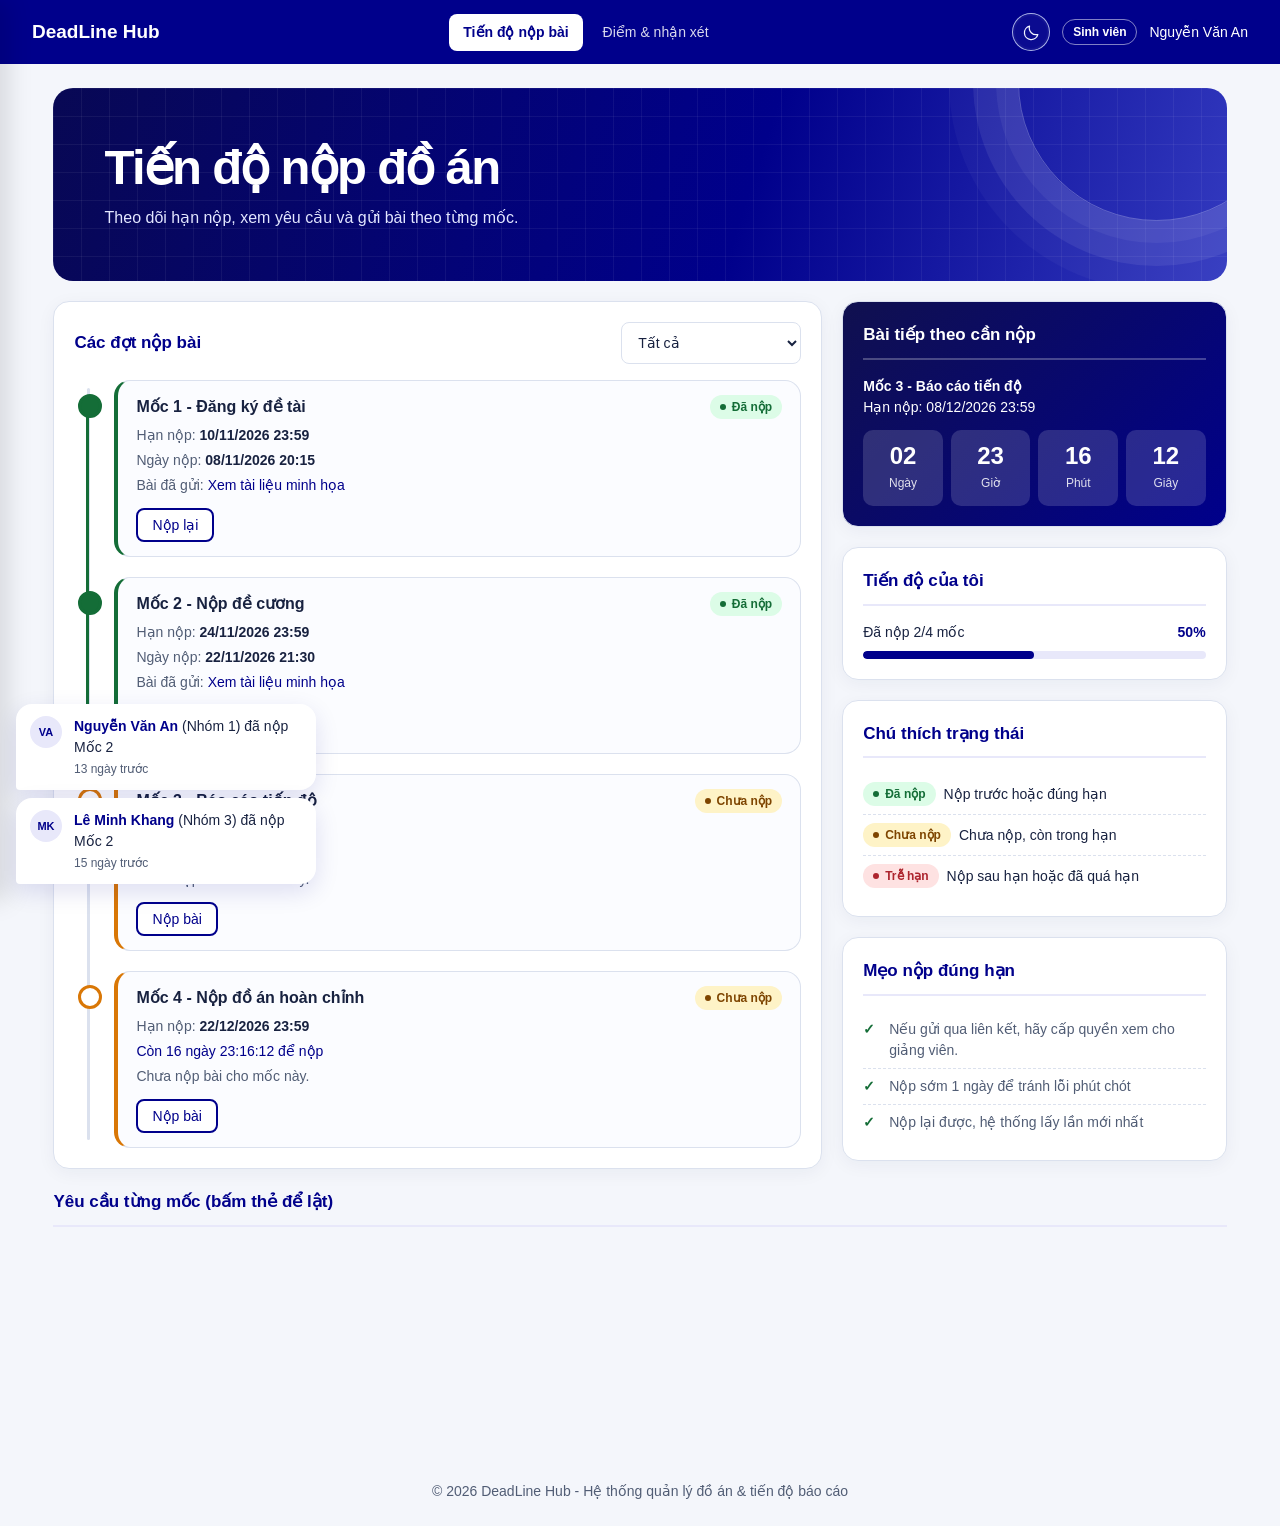
==== Trang 2/index_trang2.html @ 3207a7eb "Nộp" ====
<!DOCTYPE html>
<html lang="vi">
<head>
<meta charset="UTF-8">
<meta name="viewport" content="width=device-width, initial-scale=1.0">
<meta name="description" content="Dòng thời gian các mốc deadline báo cáo đồ án, trạng thái nộp và đồng hồ đếm ngược.">
<title>Tiến độ nộp đồ án | DeadLine Hub</title>
<meta name="color-scheme" content="light dark">
<script>
  try {
    const saved = localStorage.getItem("pm_theme");
    document.documentElement.dataset.theme = saved === "dark" || saved === "light"
      ? saved : (matchMedia("(prefers-color-scheme: dark)").matches ? "dark" : "light");
  } catch {
    document.documentElement.dataset.theme = matchMedia("(prefers-color-scheme: dark)").matches ? "dark" : "light";
  }
</script>
<link rel="stylesheet" href="style.css">
</head>
<body data-page="trang2" data-role="student">
<div class="page-loader" id="pageLoader" aria-hidden="true">
  <p class="loader-logo">DeadLine Hub</p>
  <div class="loader-dots"><i></i><i></i><i></i></div>
  <div class="loader-bar"><span></span></div>
</div>
<header class="navbar" id="navbar"></header>
<main class="main">
  <section class="page-head reveal">
    <h1 class="page-title">Tiến độ nộp đồ án</h1>
    <p class="page-desc">Theo dõi hạn nộp, xem yêu cầu và gửi bài theo từng mốc.</p>
  </section>

  <div class="layout-2-1">
    <section class="card reveal d1">
      <div class="filter-row">
        <h2 class="card-title" style="margin:0;border:0;padding:0">Các đợt nộp bài</h2>
        <select class="input" id="statusFilter" aria-label="Lọc theo trạng thái">
          <option value="all">Tất cả</option>
          <option value="done">Đã nộp</option>
          <option value="pending">Chưa nộp</option>
          <option value="late">Trễ hạn</option>
        </select>
      </div>
      <ol class="timeline" id="timeline"></ol>
    </section>
    <aside class="side">
      <section class="card countdown-card reveal d2">
        <h2 class="card-title">Bài tiếp theo cần nộp</h2>
        <p><b id="nextName"></b><br><span id="nextDate"></span></p>
        <div class="countdown" id="countdown"></div>
      </section>
      <section class="card reveal d3">
        <h2 class="card-title">Tiến độ của tôi</h2>
        <div class="progress-head"><span id="progressText"></span><b id="progressPercent"></b></div>
        <div class="progress"><div id="progressBar"></div></div>
      </section>
      <section class="card reveal d3">
        <h2 class="card-title">Chú thích trạng thái</h2>
        <ul class="note-list">
          <li><span class="badge done">Đã nộp</span> Nộp trước hoặc đúng hạn</li>
          <li><span class="badge pending">Chưa nộp</span> Chưa nộp, còn trong hạn</li>
          <li><span class="badge late">Trễ hạn</span> Nộp sau hạn hoặc đã quá hạn</li>
        </ul>
      </section>
      <section class="card reveal d3">
        <h2 class="card-title">Mẹo nộp đúng hạn</h2>
        <ul class="tip-list">
          <li>Nếu gửi qua liên kết, hãy cấp quyền xem cho giảng viên.</li>
          <li>Nộp sớm 1 ngày để tránh lỗi phút chót</li>
          <li>Nộp lại được, hệ thống lấy lần mới nhất</li>
        </ul>
      </section>
    </aside>
  </div>

  <section class="section-gap reveal">
    <h2 class="card-title">Yêu cầu từng mốc (bấm thẻ để lật)</h2>
    <div class="flip-grid" id="taskCards"></div>
  </section>
</main>
<dialog id="submitDialog" aria-labelledby="submitTitle">
  <form method="dialog" id="sendWork">
    <h2 id="submitTitle">Nộp bài</h2>
    <label for="workUrl">Liên kết bài làm</label>
    <input class="input" id="workUrl" type="url" placeholder="https://..." required>
    <p>Gửi liên kết đến tài liệu, thư mục hoặc sản phẩm. Hãy bật quyền xem cho giảng viên.</p>
    <div class="tl-actions"><button class="btn btn-outline" type="button" id="cancelWork">Hủy</button>
    <button class="btn btn-primary" type="submit">Xác nhận nộp</button></div>
  </form>
</dialog>
<footer class="footer">© 2026 DeadLine Hub - Hệ thống quản lý đồ án &amp; tiến độ báo cáo</footer>
<script src="script.js"></script>
</body>
</html>
---- Trang 2/style.css ----
/* ===== 1. DESIGN SYSTEM ===== */
:root {
  --primary: #00008B;
  --primary-hover: #000066;
  --primary-light: #E8E8FA;
  --success: #16A34A;
  --success-bg: #DCFCE7;
  --warning: #D97706;
  --warning-bg: #FEF3C7;
  --danger: #DC2626;
  --danger-bg: #FEE2E2;
  --bg: #F3F5FB;
  --card: #FFFFFF;
  --text: #1F2937;
  --text-sub: #6B7280;
  --border: #E5E7EB;

  --space-1: 4px;
  --space-2: 8px;
  --space-3: 12px;
  --space-4: 16px;
  --space-5: 20px;
  --space-6: 24px;
  --space-8: 32px;

  --fs-xs: 12px;
  --fs-sm: 13px;
  --fs-base: 15px;
  --fs-md: 17px;
  --fs-lg: 24px;
  --fs-xl: 26px;

  --radius: 12px;
  --radius-sm: 8px;
  --shadow: 0 1px 4px rgba(0, 0, 0, 0.06);
  --shadow-hover: 0 8px 24px rgba(0, 0, 139, 0.12);
  --speed: 0.25s;
}

/* ===== 2. RESET + BOX MODEL ===== */
* { margin: 0; padding: 0; box-sizing: border-box; }
html { scroll-behavior: smooth; }
body {
  font-family: "Be Vietnam Pro", "Segoe UI", Arial, sans-serif;
  background: var(--bg);
  color: var(--text);
  font-size: var(--fs-base);
  line-height: 1.5;
  overflow-x: hidden;
}
a { color: var(--primary); text-decoration: none; }
ul, ol { list-style: none; }
button, input, select, textarea { font-family: inherit; font-size: 14px; }
img { max-width: 100%; display: block; }
[hidden] { display: none !important; }

/* ===== 3. PAGE LOADER ===== */
.page-loader {
  position: fixed;
  inset: 0;
  z-index: 100;
  background: var(--primary);
  color: #fff;
  display: flex;
  flex-direction: column;
  align-items: center;
  justify-content: center;
  gap: var(--space-5);
  transition: opacity 0.4s, visibility 0.4s;
}
.page-loader.hide { opacity: 0; visibility: hidden; }
.loader-logo { font-size: var(--fs-lg); font-weight: 700; letter-spacing: 1px; animation: pulse 1.2s ease-in-out infinite; }
.loader-bar { width: 200px; height: 4px; background: rgba(255, 255, 255, 0.2); border-radius: 4px; overflow: hidden; }
.loader-bar span { display: block; width: 40%; height: 100%; background: #fff; border-radius: 4px; animation: loading 1s ease-in-out infinite; }
.loader-dots { display: flex; gap: var(--space-2); }
.loader-dots i { width: 10px; height: 10px; border-radius: 50%; background: #fff; animation: bounce 0.9s ease-in-out infinite; }
.loader-dots i:nth-child(2) { animation-delay: 0.15s; }
.loader-dots i:nth-child(3) { animation-delay: 0.3s; }

/* ===== 4. NAVBAR + HAMBURGER ===== */
.navbar {
  position: sticky;
  top: 0;
  z-index: 20;
  height: 64px;
  padding: 0 var(--space-4);
  background: var(--primary);
  color: #fff;
  display: flex;
  align-items: center;
  justify-content: space-between;
  gap: var(--space-4);
}
.logo { color: #fff; font-size: 19px; font-weight: 700; white-space: nowrap; }
.nav-links { display: none; gap: 6px; }
.nav-links a {
  color: #fff;
  padding: 8px 14px;
  border-radius: var(--radius-sm);
  font-size: 14px;
  opacity: 0.85;
  transition: background var(--speed), opacity var(--speed);
}
.nav-links a:hover { background: rgba(255, 255, 255, 0.18); opacity: 1; transform: translateY(-1px); }
.nav-links a.active { background: #fff; color: var(--primary); font-weight: 600; opacity: 1; }
.user-box { display: none; align-items: center; gap: var(--space-3); font-size: 14px; }
.role-tag { border: 1px solid rgba(255, 255, 255, 0.5); padding: 3px 10px; border-radius: 20px; font-size: var(--fs-xs); font-weight: 600; }
.logout { color: #fff; border: 1px solid rgba(255, 255, 255, 0.5); padding: 6px 12px; border-radius: var(--radius-sm); transition: background var(--speed), color var(--speed); }
.logout:hover { background: #fff; color: var(--primary); }

.hamburger {
  width: 44px;
  height: 44px;
  border: none;
  border-radius: var(--radius-sm);
  background: rgba(255, 255, 255, 0.12);
  display: flex;
  flex-direction: column;
  align-items: center;
  justify-content: center;
  gap: 5px;
  cursor: pointer;
}
.hamburger span { width: 22px; height: 2px; background: #fff; border-radius: 2px; transition: transform 0.3s, opacity 0.3s; }
.hamburger.open span:nth-child(1) { transform: translateY(7px) rotate(45deg); }
.hamburger.open span:nth-child(2) { opacity: 0; }
.hamburger.open span:nth-child(3) { transform: translateY(-7px) rotate(-45deg); }

.mobile-menu {
  position: fixed;
  top: 0;
  left: 0;
  z-index: 40;
  width: 280px;
  max-width: 82vw;
  height: 100vh;
  padding: var(--space-6);
  background: var(--card);
  box-shadow: 8px 0 24px rgba(0, 0, 0, 0.12);
  display: flex;
  flex-direction: column;
  gap: var(--space-5);
  transform: translateX(-100%);
  transition: transform 0.3s ease;
}
.mobile-menu.open { transform: translateX(0); }
.mobile-user { display: flex; align-items: center; gap: var(--space-3); padding-bottom: var(--space-4); border-bottom: 1px solid var(--border); }
.mobile-user p { font-size: var(--fs-sm); color: var(--text-sub); }
.mobile-menu nav { display: flex; flex-direction: column; gap: var(--space-1); }
.mobile-menu nav a { padding: 12px 14px; border-radius: var(--radius-sm); color: var(--text); font-weight: 500; transition: background var(--speed), transform var(--speed), padding-left var(--speed); }
.mobile-menu nav a:hover { background: var(--primary-light); padding-left: 20px; }
.mobile-menu.open nav a, .mobile-menu.open .mobile-user, .mobile-menu.open > .btn { animation: menuItemIn 0.4s ease both; }
.mobile-menu.open .mobile-user { animation-delay: 0.05s; }
.mobile-menu.open nav a:nth-child(1) { animation-delay: 0.1s; }
.mobile-menu.open nav a:nth-child(2) { animation-delay: 0.16s; }
.mobile-menu.open nav a:nth-child(3) { animation-delay: 0.22s; }
.mobile-menu.open nav a:nth-child(4) { animation-delay: 0.28s; }
.mobile-menu.open > .btn { animation-delay: 0.34s; }
.mobile-menu nav a.active { background: var(--primary); color: #fff; }
.menu-overlay { position: fixed; inset: 0; z-index: 30; background: rgba(0, 0, 0, 0.4); opacity: 0; visibility: hidden; transition: opacity 0.3s, visibility 0.3s; }
.menu-overlay.show { opacity: 1; visibility: visible; }

/* ===== 5. KHUNG TRANG ===== */
.main { max-width: 1280px; margin: var(--space-6) auto; padding: 0 var(--space-3); }
.page-head { margin-bottom: var(--space-5); }
.page-title { font-size: var(--fs-lg); font-weight: 700; color: var(--primary); margin-bottom: var(--space-1); }
.page-desc { font-size: 14px; color: var(--text-sub); }
.footer { text-align: center; color: var(--text-sub); font-size: var(--fs-sm); padding: var(--space-6); }

.card {
  background: var(--card);
  border-radius: var(--radius);
  padding: var(--space-5);
  margin-bottom: var(--space-5);
  box-shadow: var(--shadow);
}
.card-title {
  font-size: var(--fs-md);
  font-weight: 600;
  color: var(--primary);
  margin-bottom: var(--space-4);
  padding-bottom: 10px;
  border-bottom: 2px solid var(--primary-light);
}
.card-hover { transition: transform var(--speed), box-shadow var(--speed); }
.card-hover:hover { transform: translateY(-4px); box-shadow: var(--shadow-hover); }

.grid-2 { display: grid; grid-template-columns: 1fr; gap: var(--space-5); }
.grid-2 > .card { margin-bottom: 0; }
.grid-2 + * { margin-top: var(--space-5); }
.empty { text-align: center; color: var(--text-sub); padding: var(--space-6); font-size: 14px; }
.small { font-size: var(--fs-sm); color: var(--text-sub); }

/* ===== 6. NÚT, Ô NHẬP, THÔNG BÁO ===== */
.btn {
  display: inline-flex;
  align-items: center;
  justify-content: center;
  gap: var(--space-2);
  height: 40px;
  padding: 10px 18px;
  border-radius: var(--radius-sm);
  font-size: 14px;
  font-weight: 500;
  cursor: pointer;
  border: 2px solid var(--primary);
  transition: background var(--speed), color var(--speed), transform var(--speed);
}
.btn:hover { transform: translateY(-1px); }
.btn:active { transform: scale(0.97); }
.btn-primary { background: var(--primary); color: #fff; }
.btn-primary:hover { background: var(--primary-hover); border-color: var(--primary-hover); }
.btn-outline { background: #fff; color: var(--primary); }
.btn-outline:hover { background: var(--primary-light); }
.btn:disabled { opacity: 0.5; cursor: not-allowed; transform: none; }
.btn-block { width: 100%; }

.field { margin-bottom: var(--space-4); }
.field label { display: block; font-size: 14px; font-weight: 500; margin-bottom: 6px; }
.field label .req { color: var(--danger); }
.input {
  width: 100%;
  height: 42px;
  padding: 10px 12px;
  border: 1px solid var(--border);
  border-radius: var(--radius-sm);
  background: #fff;
  color: var(--text);
  transition: border-color var(--speed), box-shadow var(--speed);
}
textarea.input { height: 100px; resize: vertical; }
.input:focus { outline: none; border-color: var(--primary); box-shadow: 0 0 0 2px var(--primary-light); }
.input.invalid { border-color: var(--danger); }
.error-msg { font-size: var(--fs-sm); color: var(--danger); margin-top: var(--space-1); min-height: 18px; }
.counter { font-size: var(--fs-xs); color: var(--text-sub); text-align: right; margin-top: var(--space-1); }

.toast {
  position: fixed;
  right: var(--space-5);
  bottom: var(--space-5);
  z-index: 60;
  padding: 12px 16px;
  border-radius: var(--radius-sm);
  background: var(--success);
  color: #fff;
  font-size: 14px;
  box-shadow: var(--shadow-hover);
  animation: slideIn 0.3s ease;
}
.toast.error { background: var(--danger); }
.toast.hide { opacity: 0; transform: translateY(10px); transition: opacity 0.3s, transform 0.3s; }

/* ===== 7. BONG BÓNG THÔNG BÁO ===== */
.notify-stack {
  position: fixed;
  left: var(--space-4);
  bottom: var(--space-4);
  z-index: 50;
  display: flex;
  flex-direction: column;
  gap: var(--space-2);
  width: 300px;
  max-width: calc(100% - 32px);
  pointer-events: none;
}
.bubble {
  display: flex;
  align-items: flex-start;
  gap: var(--space-3);
  padding: 12px 14px;
  background: var(--card);
  border-radius: 16px 16px 16px 4px;
  box-shadow: var(--shadow-hover);
  font-size: var(--fs-sm);
  pointer-events: auto;
  animation: bubbleIn 0.4s ease;
}
.bubble.out { animation: bubbleOut 0.4s ease forwards; }
.bubble .avatar { width: 32px; height: 32px; font-size: 11px; }
.bubble b { color: var(--primary); }
.bubble .time { display: block; font-size: var(--fs-xs); color: var(--text-sub); margin-top: 2px; }

/* ===== 8. BADGE, AVATAR, TAG, PROGRESS ===== */
.badge {
  display: inline-flex;
  align-items: center;
  gap: 6px;
  padding: 3px 10px;
  border-radius: 20px;
  font-size: var(--fs-xs);
  font-weight: 600;
  white-space: nowrap;
}
.badge::before { content: ""; width: 6px; height: 6px; border-radius: 50%; background: currentColor; }
.badge.done { background: var(--success-bg); color: var(--success); }
.badge.pending { background: var(--warning-bg); color: var(--warning); }
.badge.late { background: var(--danger-bg); color: var(--danger); }
.badge.late::before { animation: pulse 1.5s ease-in-out infinite; }
.badge.info { background: var(--primary-light); color: var(--primary); }

.avatar {
  width: 40px;
  height: 40px;
  border-radius: 50%;
  background: var(--primary-light);
  color: var(--primary);
  font-size: 14px;
  font-weight: 700;
  display: flex;
  align-items: center;
  justify-content: center;
  flex-shrink: 0;
}
.avatar.big { width: 80px; height: 80px; font-size: 26px; }
.tag { display: inline-block; background: var(--primary-light); color: var(--primary); padding: 3px 10px; border-radius: 20px; font-size: var(--fs-xs); font-weight: 600; }
.progress { height: 8px; background: var(--primary-light); border-radius: 10px; overflow: hidden; }
.progress div { height: 100%; background: var(--primary); border-radius: 10px; transform-origin: left; animation: grow 0.8s ease; }

.score { display: inline-block; min-width: 44px; padding: 3px 8px; border-radius: 8px; text-align: center; font-weight: 700; }
.score.high { background: var(--success-bg); color: var(--success); }
.score.mid { background: var(--primary-light); color: var(--primary); }
.score.low { background: var(--danger-bg); color: var(--danger); }
.score.none { color: var(--text-sub); font-weight: 400; }

/* ===== 9. THẺ THỐNG KÊ ===== */
.stats { display: grid; grid-template-columns: 1fr; gap: var(--space-4); margin-bottom: var(--space-5); }
.stat-card { background: var(--card); border-radius: var(--radius); padding: 18px; box-shadow: var(--shadow); border-left: 4px solid var(--primary); }
.stat-card p { font-size: var(--fs-sm); color: var(--text-sub); }
.stat-card h3 { font-size: var(--fs-xl); font-weight: 700; color: var(--primary); }
.stat-card.red { border-left-color: var(--danger); }
.stat-card.red h3 { color: var(--danger); }
.stat-card.green { border-left-color: var(--success); }
.stat-card.green h3 { color: var(--success); }

/* ===== 10. BẢNG ===== */
.table-wrap { overflow-x: auto; }
table { width: 100%; border-collapse: collapse; font-size: 14px; }
th { background: var(--primary); color: #fff; font-weight: 500; text-align: left; padding: 12px; white-space: nowrap; }
th:first-child { border-radius: var(--radius-sm) 0 0 var(--radius-sm); }
th:last-child { border-radius: 0 var(--radius-sm) var(--radius-sm) 0; }
td { padding: 12px; border-bottom: 1px solid var(--border); vertical-align: top; }
tbody tr { transition: background var(--speed); }
tbody tr:hover { background: var(--primary-light); }
td a { word-break: break-all; }

/* ===== 11. ĐẾM NGƯỢC ===== */
.countdown { display: flex; gap: var(--space-2); }
.cd-box {
  flex: 1;
  min-width: 64px;
  padding: 12px 4px;
  border-radius: 10px;
  background: var(--primary);
  color: #fff;
  text-align: center;
}
.cd-box b { display: block; font-size: 24px; font-weight: 700; line-height: 1.2; }
.cd-box span { font-size: var(--fs-xs); opacity: 0.85; }
.countdown-over { color: var(--danger); font-weight: 600; padding: var(--space-3) 0; }

/* ===== 12. TIMELINE (yêu cầu đề: ::before, ::after) ===== */
.timeline { position: relative; padding-left: 40px; }
.timeline::before {
  content: "";
  position: absolute;
  left: 13px;
  top: 8px;
  bottom: 8px;
  width: 3px;
  border-radius: 3px;
  background: var(--border);
}
.tl-item { position: relative; padding-bottom: var(--space-5); }
.tl-item:last-child { padding-bottom: 0; }
.tl-item::before {
  content: "";
  position: absolute;
  left: -36px;
  top: 14px;
  z-index: 2;
  width: 18px;
  height: 18px;
  border-radius: 50%;
  background: #fff;
  border: 3px solid var(--border);
}
.tl-item::after {
  content: "";
  position: absolute;
  left: -28px;
  top: 32px;
  z-index: 1;
  width: 3px;
  height: calc(100% - 14px);
}
.tl-item:last-child::after { display: none; }
.tl-item.done::before { background: var(--success); border-color: var(--success); }
.tl-item.done::after { background: var(--success); }
.tl-item.late::before { background: var(--danger); border-color: var(--danger); }
.tl-item.late::after { background: var(--danger); }
.tl-item.pending::before { border-color: var(--warning); }
.tl-box {
  background: var(--bg);
  border-radius: var(--radius);
  padding: 14px 18px;
  border-left: 4px solid var(--border);
  transition: transform var(--speed), box-shadow var(--speed), background var(--speed);
}
.tl-box:hover { transform: translateX(4px); background: #fff; box-shadow: var(--shadow-hover); }
.tl-item.done .tl-box { border-left-color: var(--success); }
.tl-item.late .tl-box { border-left-color: var(--danger); }
.tl-item.pending .tl-box { border-left-color: var(--warning); }
.tl-head { display: flex; justify-content: space-between; align-items: flex-start; gap: var(--space-3); margin-bottom: 6px; }
.tl-head h3 { font-size: var(--fs-base); }
.tl-box p { font-size: var(--fs-sm); color: var(--text-sub); margin-top: var(--space-1); word-break: break-all; }
.tl-box p b { color: var(--text); }
.tl-actions { margin-top: var(--space-3); }
.tl-actions .btn { height: 34px; padding: 6px 14px; font-size: var(--fs-sm); }
.url-ok, .url-bad { margin-left: 6px; font-size: var(--fs-xs); font-weight: 600; }
.url-ok { color: var(--success); }
.url-bad { color: var(--danger); }

/* ===== 13. LẬT THẺ (FLIP CARD) ===== */
.flip-grid { display: grid; grid-template-columns: 1fr; gap: var(--space-4); }
.flip-card { perspective: 1000px; min-height: 190px; cursor: pointer; }
.flip-card:focus-visible { outline: 3px solid var(--primary); outline-offset: 3px; border-radius: var(--radius); }
.flip-inner {
  position: relative;
  width: 100%;
  min-height: 190px;
  transition: transform 0.6s ease;
  transform-style: preserve-3d;
}
.flip-card.flipped .flip-inner { transform: rotateY(180deg); }
.flip-front, .flip-back {
  position: absolute;
  inset: 0;
  padding: var(--space-5);
  border-radius: var(--radius);
  backface-visibility: hidden;
  -webkit-backface-visibility: hidden;
  display: flex;
  flex-direction: column;
  gap: var(--space-2);
}
.flip-front { background: var(--card); border: 1px solid var(--border); box-shadow: var(--shadow); }
.flip-back { background: var(--primary); color: #fff; transform: rotateY(180deg); overflow: auto; }
.flip-back li { font-size: var(--fs-sm); padding-left: 14px; position: relative; margin-top: 4px; }
.flip-back li::before { content: ""; position: absolute; left: 0; top: 8px; width: 6px; height: 6px; border-radius: 50%; background: #fff; }
.flip-hint { margin-top: auto; font-size: var(--fs-xs); color: var(--text-sub); }
.flip-back .flip-hint { color: rgba(255, 255, 255, 0.75); }
.flip-label { font-size: var(--fs-xs); font-weight: 600; letter-spacing: 1px; color: var(--text-sub); }
.flip-back .flip-label { color: rgba(255, 255, 255, 0.75); }

/* ===== 14. TAB ===== */
.tabs { display: flex; gap: var(--space-1); padding: 6px; background: var(--card); border-radius: 14px; box-shadow: var(--shadow); margin-bottom: var(--space-5); overflow-x: auto; }
.tab {
  flex: 1;
  border: none;
  background: none;
  padding: 10px 20px;
  border-radius: 10px;
  font-size: 14px;
  font-weight: 600;
  color: var(--text-sub);
  white-space: nowrap;
  cursor: pointer;
  transition: background var(--speed), color var(--speed);
}
.tab:hover { background: var(--primary-light); color: var(--primary); }
.tab.active { background: var(--primary); color: #fff; }
.tab-panel { display: none; }
.tab-panel.active { display: block; animation: fadeUp 0.35s ease; }

/* ===== 15. HIỆU ỨNG XUẤT HIỆN ===== */
.reveal { animation: fadeUp 0.5s ease both; }
.d1 { animation-delay: 0.1s; }
.d2 { animation-delay: 0.2s; }
.d3 { animation-delay: 0.3s; }
/* Khi có JS: hiện dần khi cuộn tới */
.scroll-on .reveal { opacity: 0; transform: translateY(24px); animation: none; transition: opacity 0.6s ease, transform 0.6s ease; }
.scroll-on .reveal.in-view { opacity: 1; transform: none; }
.scroll-on .reveal.d1 { transition-delay: 0.08s; }
.scroll-on .reveal.d2 { transition-delay: 0.16s; }
.scroll-on .reveal.d3 { transition-delay: 0.24s; }

@keyframes fadeUp { from { opacity: 0; transform: translateY(12px); } to { opacity: 1; transform: none; } }
@keyframes slideIn { from { opacity: 0; transform: translateY(20px); } to { opacity: 1; transform: none; } }
@keyframes bubbleIn { from { opacity: 0; transform: translateX(-30px) scale(0.9); } to { opacity: 1; transform: none; } }
@keyframes bubbleOut { to { opacity: 0; transform: translateX(-30px) scale(0.9); } }
@keyframes pulse { 0%, 100% { opacity: 1; transform: scale(1); } 50% { opacity: 0.5; transform: scale(0.85); } }
@keyframes loading { from { transform: translateX(-100%); } to { transform: translateX(250%); } }
@keyframes bounce { 0%, 100% { transform: translateY(0); } 50% { transform: translateY(-10px); } }
@keyframes grow { from { transform: scaleX(0); } to { transform: scaleX(1); } }
@keyframes growUp { from { transform: scaleY(0); } to { transform: scaleY(1); } }
@keyframes menuItemIn { from { opacity: 0; transform: translateX(-24px); } to { opacity: 1; transform: none; } }
@keyframes popIn { from { opacity: 0; transform: scale(0.8) rotate(-20deg); } to { opacity: 1; transform: none; } }

@media (prefers-reduced-motion: reduce) {
  *, *::before, *::after { animation-duration: 0.01ms !important; animation-iteration-count: 1 !important; transition-duration: 0.01ms !important; }
}

/* ===== 16. RESPONSIVE (MOBILE FIRST) ===== */
@media (min-width: 600px) {
  .main { padding: 0 var(--space-6); }
  .stats { grid-template-columns: repeat(2, 1fr); }
  .flip-grid { grid-template-columns: repeat(2, 1fr); }
}
@media (min-width: 1100px) {
  .navbar { padding: 0 var(--space-8); }
  .nav-links, .user-box { display: flex; }
  .hamburger { display: none; }
  .stats { grid-template-columns: repeat(4, 1fr); }
  .flip-grid { grid-template-columns: repeat(4, 1fr); }
  .grid-2 { grid-template-columns: 1fr 1fr; }
}

/* danh sách chú thích, mẹo, bước, tiêu chí (lấp chỗ trống) */
.note-list li { display: flex; align-items: center; gap: var(--space-2); padding: 8px 0; font-size: 14px; border-bottom: 1px dashed var(--border); }
.note-list li:last-child { border-bottom: none; }
.tip-list li, .step-list li { position: relative; padding: 7px 0 7px 26px; font-size: 14px; color: var(--text-sub); border-bottom: 1px dashed var(--border); }
.tip-list li:last-child, .step-list li:last-child { border-bottom: none; }
.tip-list li::before { content: "✓"; position: absolute; left: 0; top: 7px; color: var(--success); font-weight: 700; }
.step-list { counter-reset: step; }
.step-list li { counter-increment: step; }
.step-list li::before { content: counter(step); position: absolute; left: 0; top: 7px; width: 18px; height: 18px; background: var(--primary); color: #fff; border-radius: 50%; font-size: 11px; font-weight: 700; display: flex; align-items: center; justify-content: center; }
.rubric { display: grid; grid-template-columns: 1fr; gap: var(--space-3); }
.rubric-item { background: var(--bg); border-radius: var(--radius-sm); padding: 14px; border-left: 4px solid var(--primary); }
.rubric-item b { color: var(--primary); }
.rubric-item p { font-size: 14px; color: var(--text-sub); margin-top: 4px; }
@media (min-width: 600px) { .rubric { grid-template-columns: repeat(2, 1fr); } }
@media (min-width: 1100px) { .rubric { grid-template-columns: repeat(4, 1fr); } }

/* ===== TRANG 2 - TIMELINE ===== */
.layout-2-1 { display: grid; grid-template-columns: 1fr; gap: var(--space-5); align-items: start; }
.layout-2-1 .card { margin-bottom: 0; }
.side { display: flex; flex-direction: column; gap: var(--space-5); }
.filter-row { display: flex; justify-content: space-between; align-items: center; gap: var(--space-3); margin-bottom: var(--space-4); }
.filter-row .input { width: 180px; }
.countdown-card { background: var(--primary); color: #fff; }
.countdown-card .card-title { color: #fff; border-bottom-color: rgba(255, 255, 255, 0.25); }
.countdown-card .cd-box { background: rgba(255, 255, 255, 0.15); }
.countdown-card p { font-size: 14px; margin-bottom: var(--space-3); }
.progress-head { display: flex; justify-content: space-between; margin-bottom: var(--space-2); font-size: 14px; }
.progress-head b { color: var(--primary); }
.section-gap { margin-top: var(--space-5); }

@media (min-width: 1100px) {
  .layout-2-1 { grid-template-columns: 2fr 1fr; }
  .side { position: sticky; top: 88px; }
}


/* Bố cục dành cho hai trang sinh viên */
:root { --fs-base:16px; --fs-sm:14px; --bg:#f4f6fb; --text:#182240; --text-sub:#515d75; --radius:16px; --border:#dbe1ee; --shadow:0 4px 18px rgba(22,35,86,.05); }
body { font-family:"Segoe UI", Arial, sans-serif; }
.main { max-width:1250px; padding-inline:clamp(14px,3vw,42px); }
.page-head { isolation:isolate; position:relative; overflow:hidden; border-radius:20px; background:linear-gradient(108deg,#080854,#00008B 59%,#333ac0); padding:clamp(24px,4vw,52px); color:white; }
.page-head::before { content:""; position:absolute; inset:0; z-index:-2; background-image:linear-gradient(#ffffff0e 1px,transparent 1px), linear-gradient(90deg,#ffffff0e 1px,transparent 1px); background-size:28px 28px; }
.page-head::after { content:""; position:absolute; z-index:-1; right:-68px; top:-144px; width:275px; height:275px; border:1px solid #ffffff45; border-radius:50%; box-shadow:0 0 0 22px #ffffff0d,0 0 0 45px #ffffff12,0 0 0 69px #ffffff08; }
.page-title { color:white; font-size:clamp(30px,4vw,49px); letter-spacing:-.035em; line-height:1.18; }
.page-desc { color:#e3e7ff; margin-top:9px; font-size:16px; }
.card,.stat-card { border:1px solid var(--border); }
.card-title { font-weight:700; }
.card.countdown-card { background:linear-gradient(135deg,#10104f,#00008B); }
.cd-box b,.stat-card h3 { font-variant-numeric:tabular-nums; }
.tl-box { border:1px solid var(--border); border-left-width:4px; background:#fbfcff; }
.tl-box a { overflow-wrap:anywhere; }
.flip-front { background:linear-gradient(140deg,#fff 70%,#eef0fc); }
.flip-hint { font-size:13px; }
.badge.pending { color:#7e4500; }
.layout-2-1 > *, .table-wrap { min-width:0; }
.notify-stack { pointer-events:none; }
:focus-visible { outline:3px solid #5274ee; outline-offset:3px; }
@media(max-width:640px){
  .tl-head,.filter-row { flex-wrap:wrap; }
  .timeline { padding-left:32px; }
  .timeline::before { left:5px; }
  .tl-box { padding:13px; }
  .card { padding:16px; }
  .side { position:static; }
  .notify-stack { display:none; }
}
@media(prefers-reduced-motion:reduce){
  *,*::before,*::after { scroll-behavior:auto!important; animation-duration:.01ms!important; transition-duration:.01ms!important; }
}

dialog { margin:auto; width:min(92%,460px); border:0; border-radius:16px; padding:26px; color:var(--text); }
dialog::backdrop { background:#171b3ba8; }
dialog form { display:grid; gap:12px; }
dialog h2 { font-size:21px; color:var(--primary); }
dialog label { font-weight:600; }
dialog p { color:var(--text-sub); font-size:14px; }

:root {color-scheme: light; --success:#146d37; --danger:#ad252e}
.theme-toggle {display:inline-flex;gap:6px;align-items:center;white-space:nowrap;min-height:40px;padding:6px 10px;border-radius:9px;background:transparent;border:1px solid #ffffff80;color:white;cursor:pointer}
.theme-toggle[aria-pressed="true"] {background:#e0e7ff;color:#19255e}
@media(max-width:1099px){.theme-toggle{margin-left:auto}.navbar{gap:8px}}

.tl-box .deadline-state {color:var(--primary);font-variant-numeric:tabular-nums;word-break:normal}
.tl-item.late .deadline-state {color:var(--danger)}

/* Nút chuyển giao diện trong cụm thông tin tài khoản */
.nav-actions {display:flex;align-items:center;gap:12px}
.navbar .theme-toggle {width:42px;height:42px;min-height:42px;padding:0;margin:0;flex-shrink:0;display:grid;place-items:center;border:1px solid #ffffff57;border-radius:50%;background:#ffffff29;color:white;font:22px/1 "Segoe UI Symbol",sans-serif}
.navbar .theme-toggle:hover {background:#ffffff40}
.theme-toggle .theme-sun,.theme-toggle[aria-pressed="true"] .theme-moon {display:none}
.theme-toggle[aria-pressed="true"] .theme-sun {display:inline}
.navbar .theme-toggle:focus-visible {outline:2px solid white;outline-offset:3px}
@media(max-width:1099px){.nav-actions{gap:5px}}

/* Phản hồi khi rê chuột trên thanh điều hướng */
@keyframes navLift {
  0% { transform:translateY(0); }
  65% { transform:translateY(-3px); }
  100% { transform:translateY(-2px); }
}
@media (hover:hover) and (pointer:fine) {
  .navbar :is(.nav-links a,.theme-toggle,.logout,.hamburger) {
    transition:transform .18s ease-out,box-shadow .18s ease-out,background-color .18s ease-out;
  }
  .navbar :is(.nav-links a,.theme-toggle,.logout,.hamburger):hover {
    animation:navLift .24s ease-out both;
    box-shadow:0 0 0 1px rgb(222 234 255 / .26),0 2px 11px rgb(198 218 255 / .21);
  }
}
.navbar :is(.nav-links a,.theme-toggle,.logout,.hamburger):focus-visible {
  outline:2px solid #fff;outline-offset:3px;
}
@media (prefers-reduced-motion:reduce) {
  .navbar :is(.nav-links a,.theme-toggle,.logout,.hamburger):hover {
    animation:none;transform:none;
  }
}

/* Nút trăng/mặt trời dạng viền mảnh theo thanh menu mẫu */
.navbar .theme-toggle {
  width:38px;height:38px;min-height:38px;
  background:rgb(255 255 255 / .045);color:#f3f5ff;
  border:1px solid rgb(216 227 255 / .78);
  box-shadow:inset 0 0 0 2px rgb(255 255 255 / .035);
}
.navbar .theme-toggle[aria-pressed="true"] {
  background:#202345;color:#fff;border-color:var(--text-sub);
}
.theme-toggle svg {width:19px;height:19px;stroke:currentColor;stroke-width:1.55;fill:none;stroke-linecap:round;stroke-linejoin:round}
@media(hover:hover) and (pointer:fine){
  .navbar .theme-toggle:hover {background:rgb(255 255 255 / .16)}
}

:root[data-theme="dark"] {
  color-scheme: dark;
  --bg: #0B1020;
  --card: #141D33;
  --nav-bg: #0D1538;
  --primary: #00008B;
  --primary-light: #1E2B4D;
  --text: #F1F5F9;
  --text-sub: #A8B4C7;
  --accent-text: #60A5FA;
  --border: #293754;
  --success: #4ADE80;
  --success-bg: rgba(22, 163, 74, 0.2);
  --warning: #FBBF24;
  --warning-bg: rgba(217, 119, 6, 0.22);
  --danger: #F87171;
  --danger-bg: rgba(220, 38, 38, 0.22);
  --primary-hover: #1D4ED8;
  --active: #2563EB;
  --countdown-bg: linear-gradient(135deg, #0D1A52, #172B78);
  --kpi-back-bg: linear-gradient(135deg, #12215C, #0C153A);
  --bar-grad: linear-gradient(90deg, #60A5FA, #2563EB);
}
[data-theme="dark"] :is(.navbar,.page-loader,th,.toast) {background:var(--nav-bg);color:var(--text)}
[data-theme="dark"] :is(.flip-front,dialog,.input,.tl-box,.tl-box:hover) {background:var(--card);color:var(--text)}
[data-theme="dark"] .page-head {background:linear-gradient(108deg,var(--nav-bg),var(--primary))}
[data-theme="dark"] :is(.card-title,.page-title,dialog h2,.stat-card h3,.progress-head b,.bubble b,.tl-box a,.tl-box .deadline-state,.badge.info,.score.mid,.avatar,.tag,.cd-box b) {color:var(--accent-text)}
[data-theme="dark"] :is(.page-desc,.version-label,.flip-label,.flip-hint) {color:var(--text-sub)}
[data-theme="dark"] .card.countdown-card {background:var(--countdown-bg)}
[data-theme="dark"] .flip-back {background:var(--kpi-back-bg);color:var(--text)}
[data-theme="dark"] .progress div {background:var(--bar-grad)}
[data-theme="dark"] :is(.nav-links a.active,.mobile-menu nav a.active,.btn-primary) {background:var(--active);border-color:var(--active);color:var(--text)}
[data-theme="dark"] .btn-outline {background:var(--card);border-color:var(--accent-text);color:var(--accent-text)}
[data-theme="dark"] :is(.btn-primary:hover,.btn-outline:hover,.logout:hover) {background:var(--primary-hover);color:var(--text)}
[data-theme="dark"] :is(.badge.pending,.countdown-over) {color:var(--warning)}
[data-theme="dark"] .stat-card.green h3 {color:var(--success)}
[data-theme="dark"] :is(.stat-card.red h3,.tl-item.late .deadline-state) {color:var(--danger)}
[data-theme="dark"] .toast.error {background:var(--card);color:var(--danger);border:1px solid var(--danger)}
[data-theme="dark"] :is(.input:focus,.flip-card:focus-visible) {outline-color:var(--accent-text);border-color:var(--accent-text)}
[data-theme="dark"] .navbar .theme-toggle[aria-pressed="true"] {background:var(--primary-light);color:#fff;border-color:var(--text-sub)}
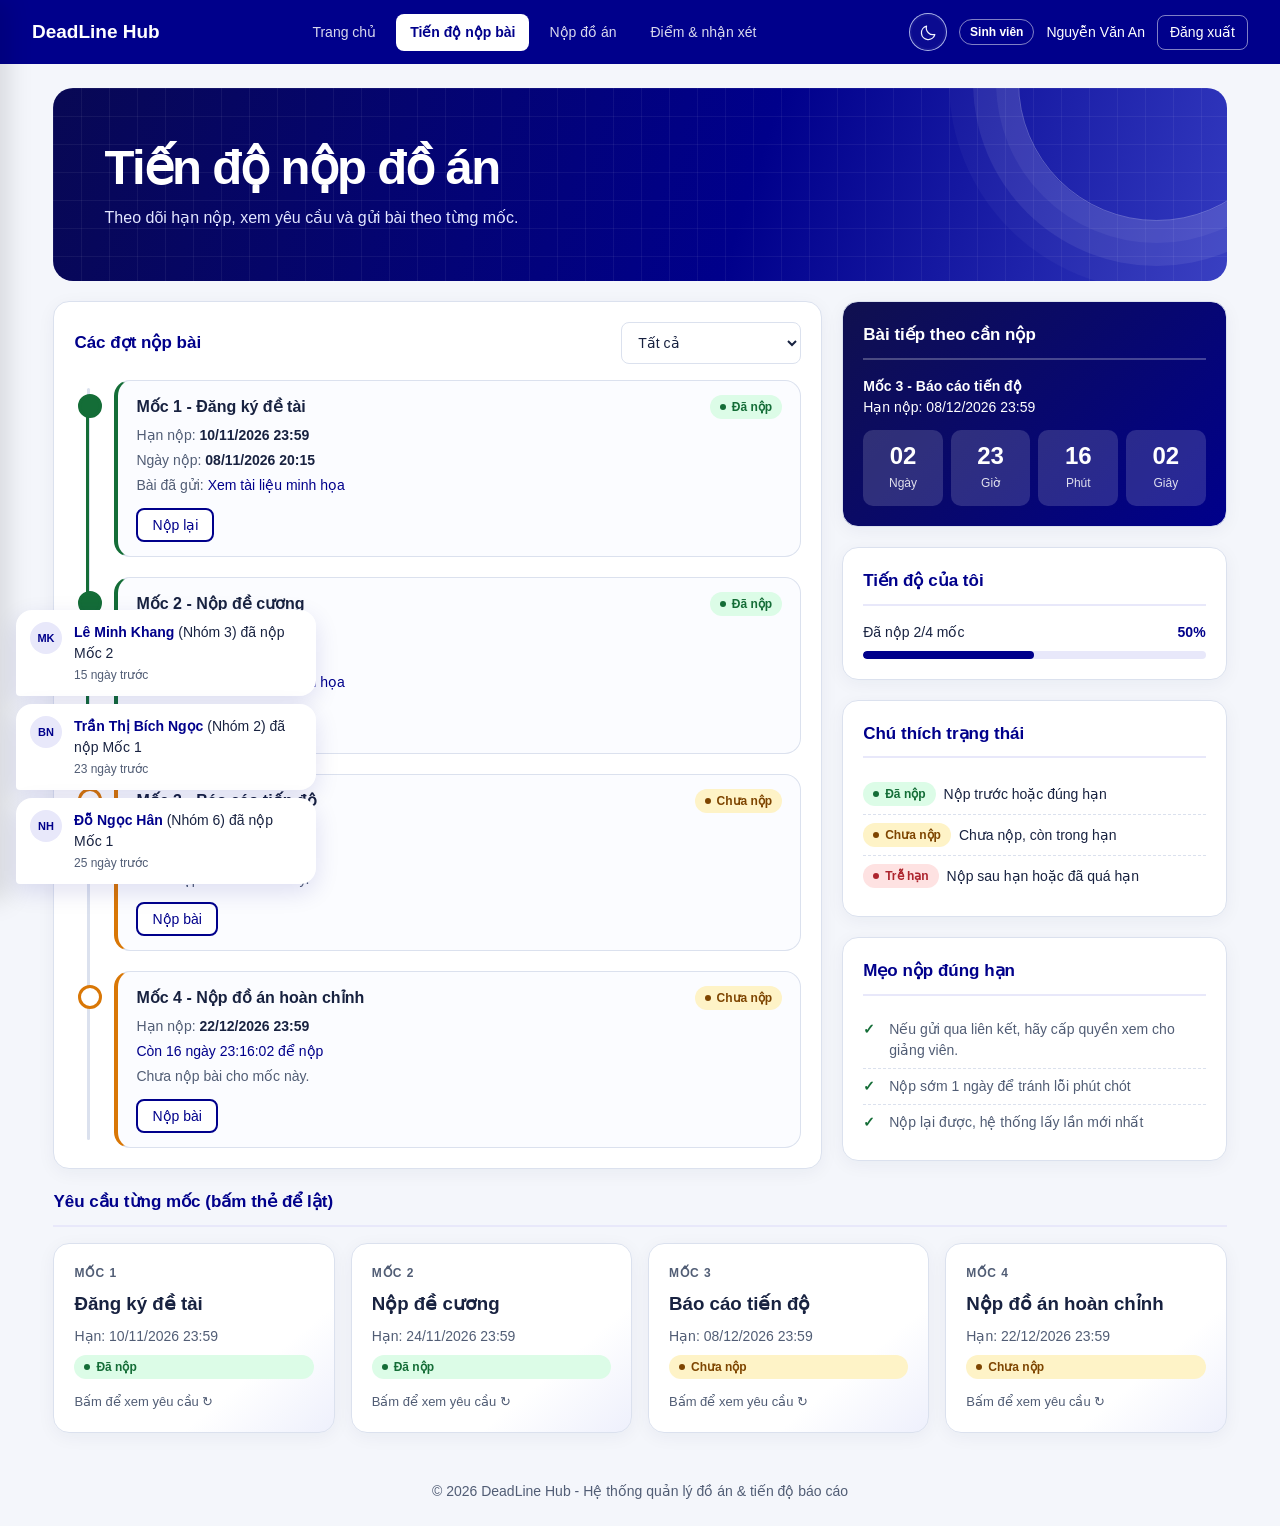
==== commit a461890d: "Gop tat ca cac nhanh" ====
--- a/Trang 2/index_trang2.html
+++ b/Trang 2/index_trang2.html
@@ -78,16 +78,6 @@
     <div class="flip-grid" id="taskCards"></div>
   </section>
 </main>
-<dialog id="submitDialog" aria-labelledby="submitTitle">
-  <form method="dialog" id="sendWork">
-    <h2 id="submitTitle">Nộp bài</h2>
-    <label for="workUrl">Liên kết bài làm</label>
-    <input class="input" id="workUrl" type="url" placeholder="https://..." required>
-    <p>Gửi liên kết đến tài liệu, thư mục hoặc sản phẩm. Hãy bật quyền xem cho giảng viên.</p>
-    <div class="tl-actions"><button class="btn btn-outline" type="button" id="cancelWork">Hủy</button>
-    <button class="btn btn-primary" type="submit">Xác nhận nộp</button></div>
-  </form>
-</dialog>
 <footer class="footer">© 2026 DeadLine Hub - Hệ thống quản lý đồ án &amp; tiến độ báo cáo</footer>
 <script src="script.js"></script>
 </body>
